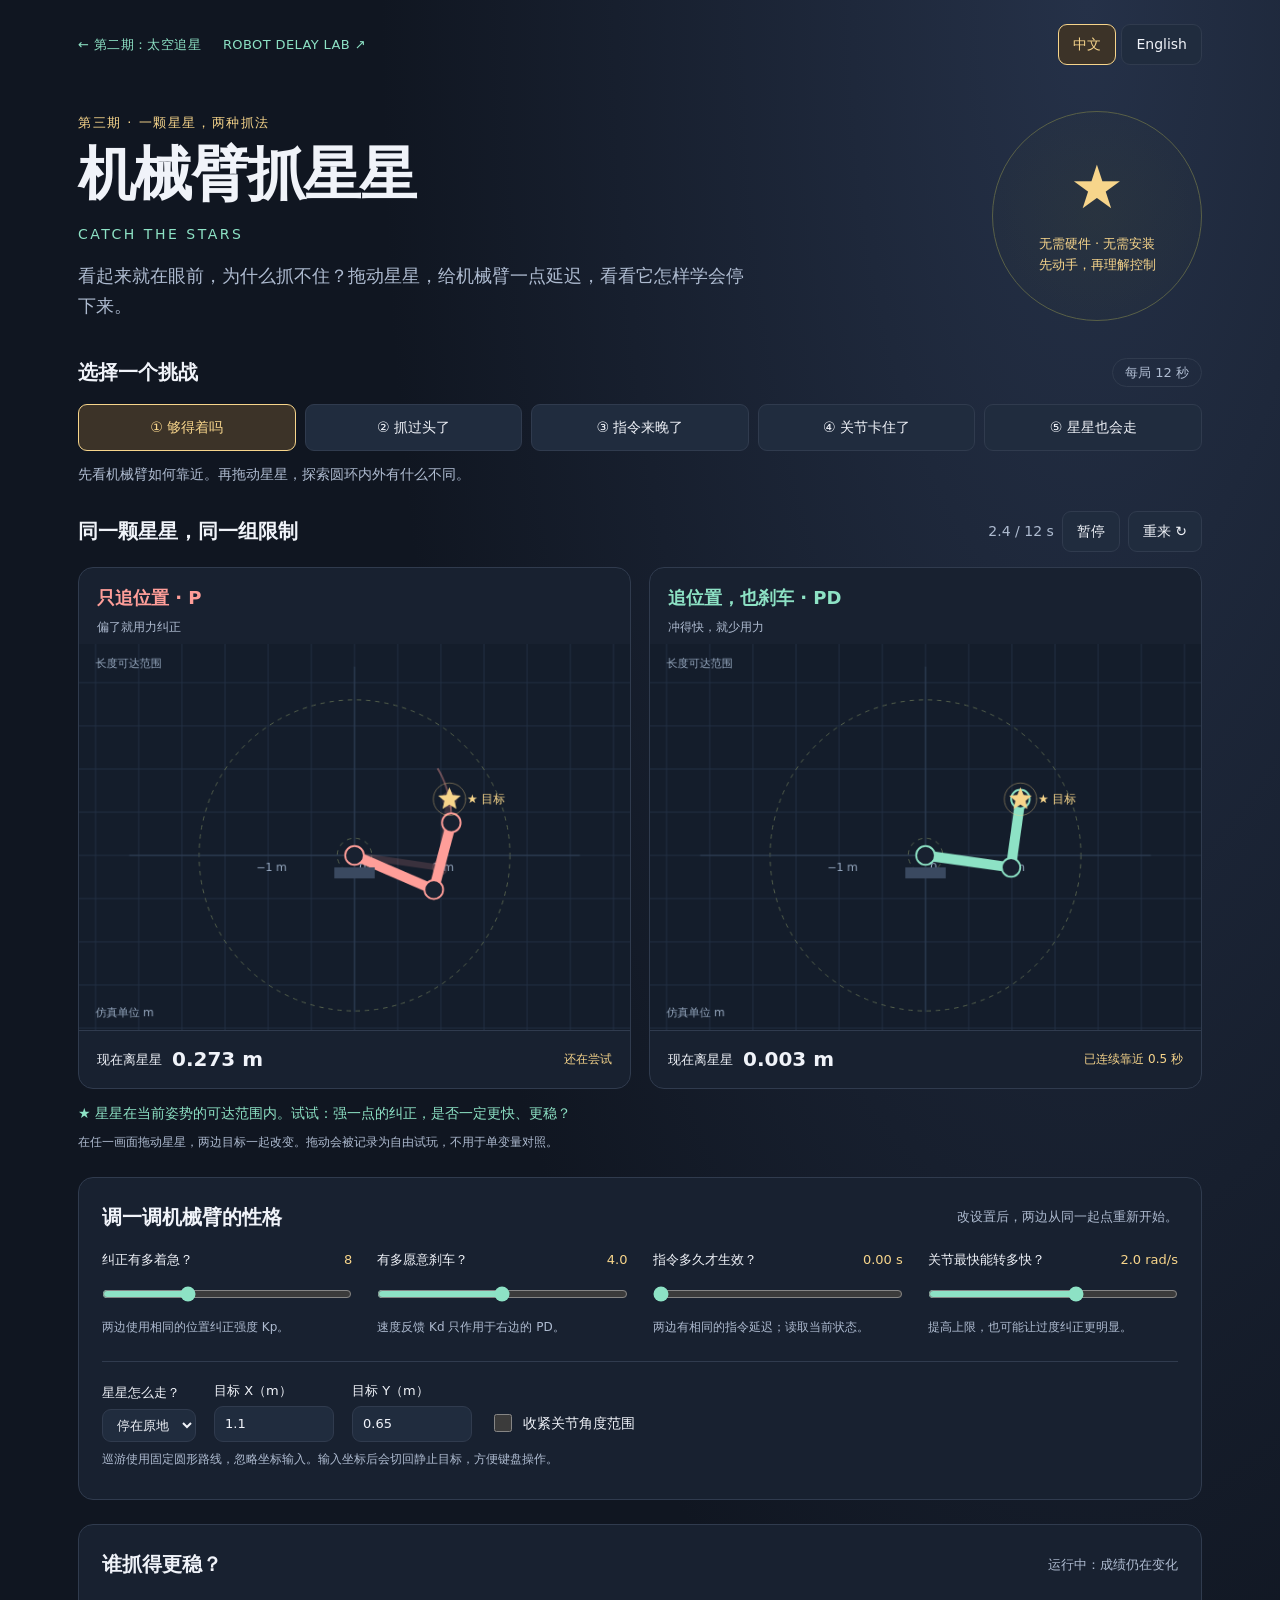
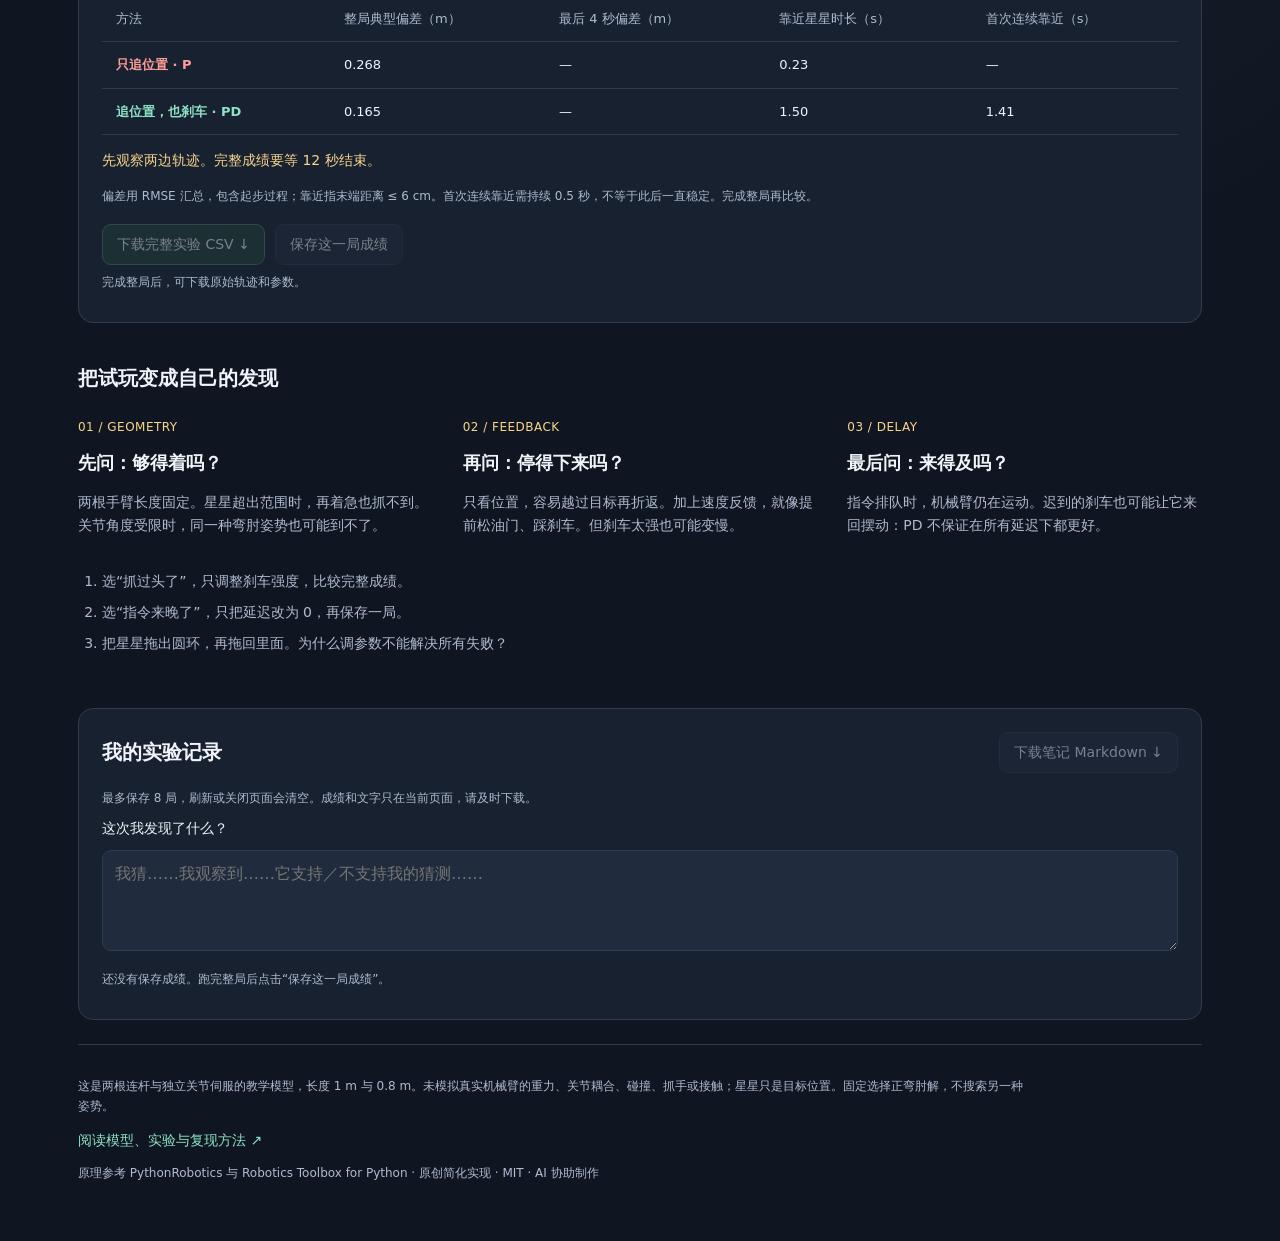
==== docs/arm/index.html @ 578256e2 "Add bilingual Catch the Stars browser playground" ====
<!doctype html>
<html lang="zh-CN">
<head>
  <meta charset="utf-8"><meta name="viewport" content="width=device-width,initial-scale=1">
  <meta name="description" content="Catch the Stars: a bilingual, hardware-free robot arm playground. Explore feedback, damping, delay and joint limits in your browser.">
  <title>机械臂抓星星 · Catch the Stars</title><link rel="stylesheet" href="style.css">
  <script src="engine.js" defer></script><script src="app.js" defer></script>
</head>
<body><main>
  <nav><a href="../" data-t="previous">← 太空追星</a><a href="https://github.com/flessnerchernosky-ops/robot-delay-lab">ROBOT DELAY LAB ↗</a><div class="languages" aria-label="Language"><button id="zh" aria-pressed="true">中文</button><button id="en" aria-pressed="false">English</button></div></nav>
  <header><div><p class="eyebrow" data-t="eyebrow">第三期 · 一颗星星，两种抓法</p><h1 data-t="title">机械臂抓星星</h1><p class="subtitle">CATCH THE STARS</p><p class="intro" data-t="intro">看起来就在眼前，为什么抓不住？拖动星星，给机械臂一点延迟，看看它怎样学会停下来。</p></div><div class="hero-note"><span>★</span><p data-t="hero">无需硬件 · 无需安装<br>先动手，再理解控制</p></div></header>
  <section class="missions" aria-labelledby="mission-title"><div class="section-head"><h2 id="mission-title" data-t="choose">选择一个挑战</h2><span class="pill" data-t="duration">每局 12 秒</span></div><div class="presets"><button data-preset="reach" aria-pressed="true">① 够得着吗</button><button data-preset="overshoot" aria-pressed="false">② 抓过头了</button><button data-preset="delay" aria-pressed="false">③ 指令来晚了</button><button data-preset="limits" aria-pressed="false">④ 关节卡住了</button><button data-preset="orbit" aria-pressed="false">⑤ 星星也会走</button></div><p id="mission-copy"></p></section>
  <section class="playground" aria-labelledby="play-title"><div class="section-head"><h2 id="play-title" data-t="arena">同一颗星星，同一组限制</h2><div class="run-actions"><span id="timer">0.0 / 12 s</span><button id="pause" data-t="pause">暂停</button><button id="restart" data-t="restart">重来 ↻</button></div></div>
    <div class="arm-grid"><article class="arm-card coral"><div class="card-head"><h3 data-t="p-name">只追位置 · P</h3><span class="method-tag" data-t="p-tag">偏了就用力纠正</span></div><canvas id="arm-p" width="600" height="420" tabindex="0" role="img" aria-label="位置控制机械臂。拖动星星，或使用下方目标坐标输入。"></canvas><div class="card-foot"><span data-t="error">现在离星星</span><strong id="error-p">—</strong><span id="catch-p" class="catch-state"></span></div></article>
    <article class="arm-card mint"><div class="card-head"><h3 data-t="pd-name">追位置，也刹车 · PD</h3><span class="method-tag" data-t="pd-tag">冲得快，就少用力</span></div><canvas id="arm-pd" width="600" height="420" tabindex="0" role="img" aria-label="位置与速度反馈机械臂。拖动星星，或使用下方目标坐标输入。"></canvas><div class="card-foot"><span data-t="error">现在离星星</span><strong id="error-pd">—</strong><span id="catch-pd" class="catch-state"></span></div></article></div>
    <p id="reach-state" class="reach-state" aria-live="polite"></p><p class="hint" data-t="drag-hint">在任一画面拖动星星，两边目标一起改变。拖动会被记录为自由试玩，不用于单变量对照。</p>
  </section>
  <section class="settings" aria-labelledby="settings-title"><div class="section-head"><h2 id="settings-title" data-t="settings">调一调机械臂的性格</h2><span data-t="reset-note">改设置后，两边从同一起点重新开始。</span></div><div class="slider-grid">
    <div><label for="kp"><span data-t="kp">纠正有多着急？</span><output id="kp-value">8</output></label><input id="kp" type="range" min="2" max="20" step="1" value="8"><p class="hint" data-t="kp-hint">两边使用相同的位置纠正强度 Kp。</p></div>
    <div><label for="kd"><span data-t="kd">有多愿意刹车？</span><output id="kd-value">4.0</output></label><input id="kd" type="range" min="0" max="8" step="0.5" value="4"><p class="hint" data-t="kd-hint">速度反馈 Kd 只作用于右边的 PD。</p></div>
    <div><label for="delay"><span data-t="command-delay">指令多久才生效？</span><output id="delay-value">0.00 s</output></label><input id="delay" type="range" min="0" max="0.6" step="0.05" value="0"><p class="hint" data-t="delay-hint">两边有相同的指令延迟；读取当前状态。</p></div>
    <div><label for="speed"><span data-t="speed">关节最快能转多快？</span><output id="speed-value">2.0 rad/s</output></label><input id="speed" type="range" min="0.5" max="3" step="0.25" value="2"><p class="hint" data-t="speed-hint">提高上限，也可能让过度纠正更明显。</p></div>
  </div><div class="target-settings"><label for="motion"><span data-t="motion">星星怎么走？</span><select id="motion"><option value="fixed" data-t="fixed">停在原地</option><option value="orbit" data-t="orbit-option">缓慢巡游</option><option value="drag" data-t="drag-option">由我拖动</option></select></label><label for="target-x"><span data-t="target-x">目标 X（m）</span><input id="target-x" type="number" min="-2" max="2" step="0.05" value="1.1"></label><label for="target-y"><span data-t="target-y">目标 Y（m）</span><input id="target-y" type="number" min="-2" max="2" step="0.05" value="0.65"></label><label class="check"><input id="limited" type="checkbox"><span data-t="limited">收紧关节角度范围</span></label></div><p class="hint" data-t="target-hint">巡游使用固定圆形路线，忽略坐标输入。输入坐标后会切回静止目标，方便键盘操作。</p></section>
  <section class="results" aria-labelledby="results-title"><div class="section-head"><h2 id="results-title" data-t="results">谁抓得更稳？</h2><span id="run-state" aria-live="polite"></span></div><div class="table-scroll"><table><thead><tr><th data-t="method">方法</th><th data-t="rmse">整局典型偏差（m）</th><th data-t="late">最后 4 秒偏差（m）</th><th data-t="near">靠近星星时长（s）</th><th data-t="catch">首次连续靠近（s）</th></tr></thead><tbody id="result-rows"></tbody></table></div><p id="observation" aria-live="polite"></p><p class="hint" data-t="metric-note">偏差用 RMSE 汇总，包含起步过程；靠近指末端距离 ≤ 6 cm。首次连续靠近需持续 0.5 秒，不等于此后一直稳定。完成整局再比较。</p><div class="export-actions"><button id="export" class="primary" disabled data-t="export">下载完整实验 CSV ↓</button><button id="save" disabled data-t="save">保存这一局成绩</button></div><p id="download-state" class="hint" aria-live="polite"></p></section>
  <section class="learn" aria-labelledby="learn-title"><h2 id="learn-title" data-t="learn">把试玩变成自己的发现</h2><div class="learn-grid"><article><span>01 / GEOMETRY</span><h3 data-t="geometry-title">先问：够得着吗？</h3><p data-t="geometry-copy">两根手臂长度固定。星星超出范围时，再着急也抓不到。关节角度受限时，同一种弯肘姿势也可能到不了。</p></article><article><span>02 / FEEDBACK</span><h3 data-t="feedback-title">再问：停得下来吗？</h3><p data-t="feedback-copy">只看位置，容易越过目标再折返。加上速度反馈，就像提前松油门、踩刹车。但刹车太强也可能变慢。</p></article><article><span>03 / DELAY</span><h3 data-t="delay-title">最后问：来得及吗？</h3><p data-t="delay-copy">指令排队时，机械臂仍在运动。迟到的刹车也可能让它来回摆动：PD 不保证在所有延迟下都更好。</p></article></div><ol><li data-t="challenge1">选“抓过头了”，只调整刹车强度，比较完整成绩。</li><li data-t="challenge2">选“指令来晚了”，只把延迟改为 0，再保存一局。</li><li data-t="challenge3">把星星拖出圆环，再拖回里面。为什么调参数不能解决所有失败？</li></ol></section>
  <section class="notebook" aria-labelledby="notebook-title"><div class="section-head"><h2 id="notebook-title" data-t="notebook">我的实验记录</h2><button id="notes-export" disabled data-t="notes-export">下载笔记 Markdown ↓</button></div><p class="hint" data-t="notes-hint">最多保存 8 局，刷新或关闭页面会清空。成绩和文字只在当前页面，请及时下载。</p><label for="finding" data-t="finding">这次我发现了什么？</label><textarea id="finding" rows="3" maxlength="1000" placeholder="我猜……我观察到……它支持／不支持我的猜测……"></textarea><div id="saved-runs"></div><div id="compare-box" hidden><div class="compare-controls"><label for="base"><span data-t="base">原设置</span><select id="base"></select></label><label for="new"><span data-t="new">新设置</span><select id="new"></select></label></div><p id="comparison" aria-live="polite"></p></div><p id="notebook-state" class="hint" aria-live="polite"></p></section>
  <footer><p data-t="limits-copy">这是两根连杆与独立关节伺服的教学模型，长度 1 m 与 0.8 m。未模拟真实机械臂的重力、关节耦合、碰撞、抓手或接触；星星只是目标位置。固定选择正弯肘解，不搜索另一种姿势。</p><a id="guide" href="../../EPISODE_03.zh-CN.md" data-t="guide">阅读模型、实验与复现方法 ↗</a><p data-t="credits">原理参考 PythonRobotics 与 Robotics Toolbox for Python · 原创简化实现 · MIT · AI 协助制作</p></footer>
</main></body></html>
---- docs/arm/style.css ----
:root{color-scheme:dark;--bg:#101621;--panel:#182130;--line:#303b4e;--text:#f0f3f9;--muted:#aebbd0;--gold:#f7d58b;--coral:#ff9e99;--mint:#8de2c5}*{box-sizing:border-box}body{margin:0;background:radial-gradient(ellipse at 85% 0,#253148 0,transparent 46%),var(--bg);color:var(--text);font:16px/1.65 system-ui,-apple-system,"Segoe UI","Microsoft YaHei",sans-serif}main{max-width:1180px;margin:auto;padding:24px 28px 45px}a{color:var(--mint);text-decoration:none}a:hover{text-decoration:underline}nav{display:flex;align-items:center;gap:22px;flex-wrap:wrap;font-size:13px;letter-spacing:.03em}.languages{margin-left:auto;display:flex;gap:5px}button,select,input[type=number],textarea{font:inherit;color:var(--text);border:1px solid var(--line);background:#202c3e;border-radius:9px}button{cursor:pointer;padding:8px 14px;font-size:14px}button:hover{border-color:var(--mint);background:#2a394e}button:disabled{opacity:.45;cursor:not-allowed}button[aria-pressed=true]{border-color:var(--gold);color:var(--gold);background:#3c3328}a:focus-visible,button:focus-visible,input:focus-visible,select:focus-visible,textarea:focus-visible,canvas:focus-visible{outline:3px solid var(--gold);outline-offset:3px}header{display:flex;justify-content:space-between;align-items:center;padding:46px 0 35px;gap:35px}.eyebrow{color:var(--gold);font-size:13px;letter-spacing:.12em;margin:0 0 8px}h1{font-size:clamp(36px,4.8vw,58px);line-height:1.16;margin:0;letter-spacing:-.03em}.subtitle{color:var(--mint);letter-spacing:.18em;font-size:14px;margin:15px 0}.intro{max-width:670px;color:var(--muted);font-size:18px;margin:0}.hero-note{flex:0 0 210px;text-align:center;border:1px solid #596047;border-radius:50%;width:210px;height:210px;display:flex;flex-direction:column;justify-content:center;background:radial-gradient(circle,#39423444,transparent);color:var(--gold)}.hero-note span{font-size:60px;line-height:1}.hero-note p{white-space:pre-line;font-size:13px;margin:16px 0 0}section{margin-bottom:24px}h2{font-size:20px;margin:0}h3{font-size:18px;margin:0}.section-head{display:flex;align-items:center;justify-content:space-between;gap:15px;margin-bottom:15px;flex-wrap:wrap}.section-head>span{color:var(--muted);font-size:13px}.pill{border:1px solid var(--line);border-radius:20px;padding:3px 12px}.presets{display:flex;gap:9px;flex-wrap:wrap}.presets button{flex:1;min-width:145px;padding:11px 8px}#mission-copy{color:var(--muted);margin:12px 0 0;font-size:14px;min-height:24px}.arm-grid{display:grid;grid-template-columns:1fr 1fr;gap:18px}.arm-card{background:var(--panel);border:1px solid var(--line);border-radius:15px;overflow:hidden}.card-head{padding:15px 18px 5px}.coral h3{color:var(--coral)}.mint h3{color:var(--mint)}.method-tag{color:var(--muted);font-size:12px}.arm-card canvas{display:block;width:100%;height:auto;touch-action:none;cursor:crosshair}.card-foot{display:flex;align-items:center;flex-wrap:wrap;gap:10px;padding:12px 18px;border-top:1px solid var(--line);font-size:13px}.card-foot strong{font-size:20px;font-variant-numeric:tabular-nums}.catch-state{margin-left:auto;color:var(--gold);font-size:12px}.run-actions{display:flex;gap:8px;align-items:center;flex-wrap:wrap}#timer{font-variant-numeric:tabular-nums;color:var(--muted);font-size:14px}.reach-state{font-size:14px;color:var(--mint);margin:13px 0 3px}.reach-state.warning{color:var(--gold)}.hint{font-size:12px;color:var(--muted);margin:7px 0;line-height:1.7}.settings,.results,.notebook{padding:23px;background:var(--panel);border:1px solid var(--line);border-radius:15px}.slider-grid{display:grid;grid-template-columns:repeat(4,1fr);gap:25px}.slider-grid label{display:flex;justify-content:space-between;gap:7px;font-size:13px}.slider-grid output{color:var(--gold);white-space:nowrap;font-variant-numeric:tabular-nums}input[type=range]{width:100%;margin:16px 0 0;accent-color:var(--mint);cursor:pointer}.target-settings{display:flex;gap:18px;align-items:end;flex-wrap:wrap;border-top:1px solid var(--line);padding-top:18px;margin-top:16px}.target-settings>label:not(.check){display:flex;flex-direction:column;gap:5px;font-size:13px}.target-settings input[type=number]{width:120px;padding:6px 10px}select{padding:7px 10px;max-width:100%}.check{font-size:14px;display:flex;align-items:center;gap:8px;min-height:37px}input[type=checkbox]{width:18px;height:18px;accent-color:var(--mint)}.table-scroll{overflow:auto}table{border-collapse:collapse;width:100%;font-size:13px;font-variant-numeric:tabular-nums;white-space:nowrap}th,td{padding:12px 14px;border-bottom:1px solid var(--line);text-align:left}th{color:var(--muted);font-weight:500}td:first-child{font-weight:600}tr:first-child td:first-child{color:var(--coral)}tr:nth-child(2) td:first-child{color:var(--mint)}#observation{color:var(--gold);font-size:14px}.export-actions{display:flex;gap:10px;flex-wrap:wrap;margin-top:17px}.primary{background:#23443b;border-color:#477b6b}.learn{padding:15px 0}.learn-grid{display:grid;grid-template-columns:repeat(3,1fr);gap:30px;margin:18px 0}.learn article>span{font-size:12px;color:var(--gold);letter-spacing:.04em}.learn article p{color:var(--muted);font-size:14px}.learn h3{margin:8px 0}.learn ol{padding-left:24px;color:var(--muted);font-size:14px}.learn li{margin:8px 0}.notebook>label{font-size:14px}textarea{display:block;width:100%;padding:10px 12px;margin:8px 0 18px;resize:vertical}.saved{border-top:1px solid var(--line);padding:13px 0;font-size:13px}.saved p{white-space:pre-wrap;overflow-wrap:anywhere;color:var(--muted);margin:5px 0}.compare-controls{display:flex;gap:18px;flex-wrap:wrap;margin-top:18px}.compare-controls label{display:flex;align-items:center;gap:10px;font-size:14px}#comparison{font-size:14px;color:var(--gold)}footer{border-top:1px solid var(--line);padding-top:20px;color:var(--muted);font-size:12px}footer a{font-size:14px}footer p{max-width:950px}#download-state,#notebook-state{min-height:20px}*[hidden]{display:none!important}@media(max-width:850px){.hero-note{display:none}.slider-grid{grid-template-columns:repeat(2,1fr)}.method-tag{display:block}.learn-grid{gap:18px}}@media(max-width:580px){main{padding:18px 15px 30px}nav{gap:10px;font-size:11px}.languages{margin-left:0}.languages button{padding:5px 9px;font-size:12px}header{padding:30px 0 26px}.intro{font-size:16px}.arm-grid{grid-template-columns:1fr;gap:13px}.presets button{min-width:130px;font-size:12px}.settings,.results,.notebook{padding:17px}.slider-grid{gap:18px 15px}.slider-grid label{flex-direction:column;gap:1px}.learn-grid{grid-template-columns:1fr;gap:8px}.learn article p{margin-top:7px}.target-settings{gap:14px}.target-settings input[type=number]{width:95px}.section-head{gap:9px}.run-actions button{font-size:12px;padding:6px 10px}.card-head{padding:12px 16px 0}.card-foot{padding:10px 16px}.table-scroll table{font-size:12px}.export-actions button{flex:1}.hero-note{display:none}}
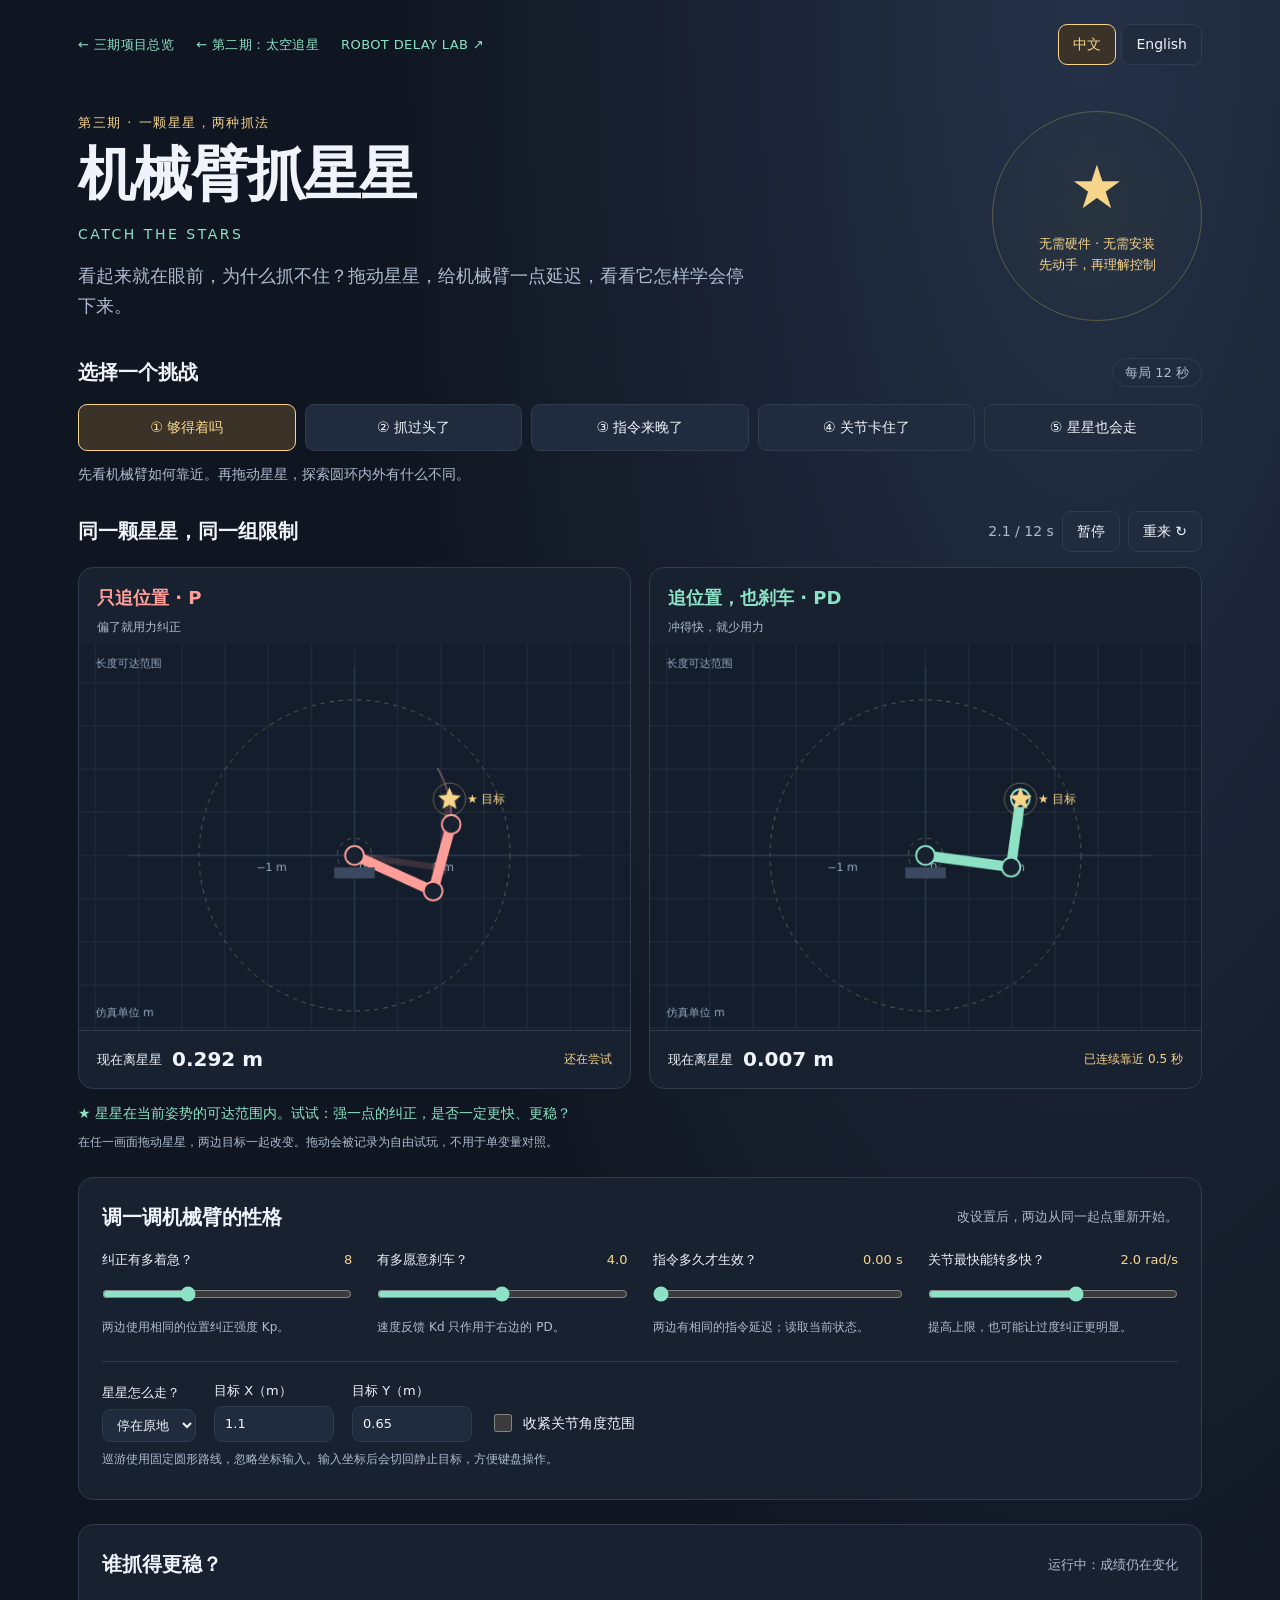
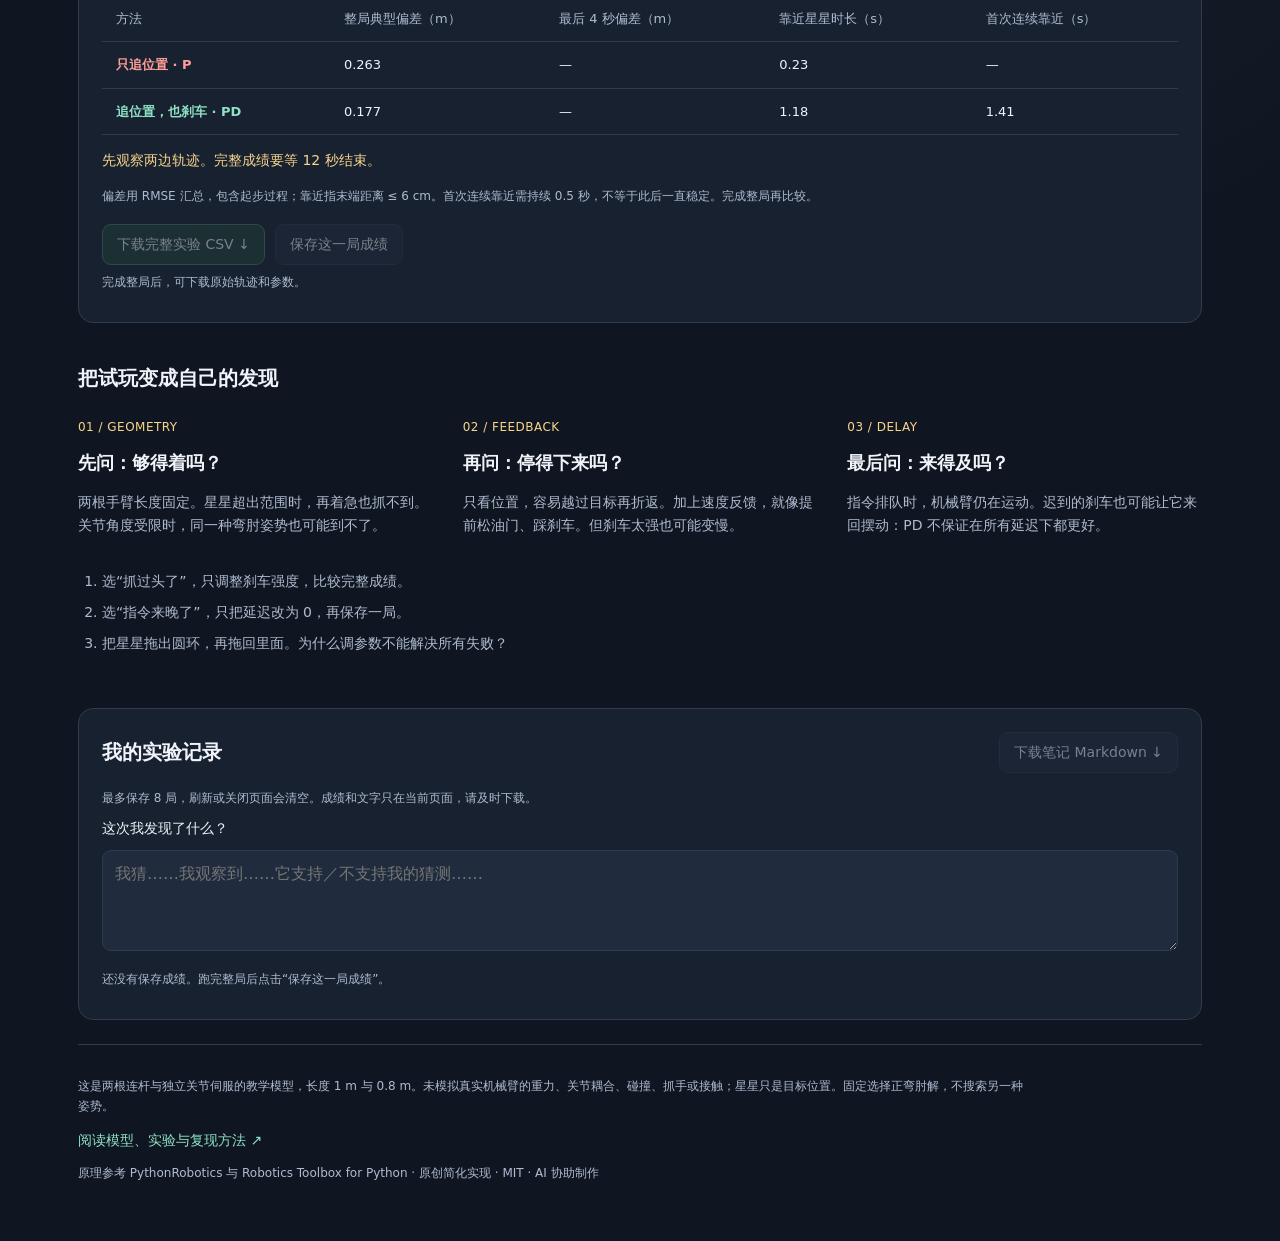
==== commit df98c569: "Connect the bilingual arm demo to the showcase" ====
--- a/docs/arm/index.html
+++ b/docs/arm/index.html
@@ -4,10 +4,14 @@
   <meta charset="utf-8"><meta name="viewport" content="width=device-width,initial-scale=1">
   <meta name="description" content="Catch the Stars: a bilingual, hardware-free robot arm playground. Explore feedback, damping, delay and joint limits in your browser.">
   <title>机械臂抓星星 · Catch the Stars</title><link rel="stylesheet" href="style.css">
+  <meta property="og:title" content="Catch the Stars · Robot Delay Lab">
+  <meta property="og:description" content="It looks close. Why can’t the arm catch it? Explore feedback, delay and reachability in a bilingual browser playground.">
+  <meta property="og:image" content="https://flessnerchernosky-ops.github.io/robot-delay-lab/media/social-preview.png">
+  <meta name="twitter:card" content="summary_large_image">
   <script src="engine.js" defer></script><script src="app.js" defer></script>
 </head>
 <body><main>
-  <nav><a href="../" data-t="previous">← 太空追星</a><a href="https://github.com/flessnerchernosky-ops/robot-delay-lab">ROBOT DELAY LAB ↗</a><div class="languages" aria-label="Language"><button id="zh" aria-pressed="true">中文</button><button id="en" aria-pressed="false">English</button></div></nav>
+  <nav><a id="all-episodes" href="../showcase.html" data-t="all-episodes">← 三期项目总览</a><a href="../" data-t="previous">← 太空追星</a><a href="https://github.com/flessnerchernosky-ops/robot-delay-lab">ROBOT DELAY LAB ↗</a><div class="languages" aria-label="Language"><button id="zh" aria-pressed="true">中文</button><button id="en" aria-pressed="false">English</button></div></nav>
   <header><div><p class="eyebrow" data-t="eyebrow">第三期 · 一颗星星，两种抓法</p><h1 data-t="title">机械臂抓星星</h1><p class="subtitle">CATCH THE STARS</p><p class="intro" data-t="intro">看起来就在眼前，为什么抓不住？拖动星星，给机械臂一点延迟，看看它怎样学会停下来。</p></div><div class="hero-note"><span>★</span><p data-t="hero">无需硬件 · 无需安装<br>先动手，再理解控制</p></div></header>
   <section class="missions" aria-labelledby="mission-title"><div class="section-head"><h2 id="mission-title" data-t="choose">选择一个挑战</h2><span class="pill" data-t="duration">每局 12 秒</span></div><div class="presets"><button data-preset="reach" aria-pressed="true">① 够得着吗</button><button data-preset="overshoot" aria-pressed="false">② 抓过头了</button><button data-preset="delay" aria-pressed="false">③ 指令来晚了</button><button data-preset="limits" aria-pressed="false">④ 关节卡住了</button><button data-preset="orbit" aria-pressed="false">⑤ 星星也会走</button></div><p id="mission-copy"></p></section>
   <section class="playground" aria-labelledby="play-title"><div class="section-head"><h2 id="play-title" data-t="arena">同一颗星星，同一组限制</h2><div class="run-actions"><span id="timer">0.0 / 12 s</span><button id="pause" data-t="pause">暂停</button><button id="restart" data-t="restart">重来 ↻</button></div></div>
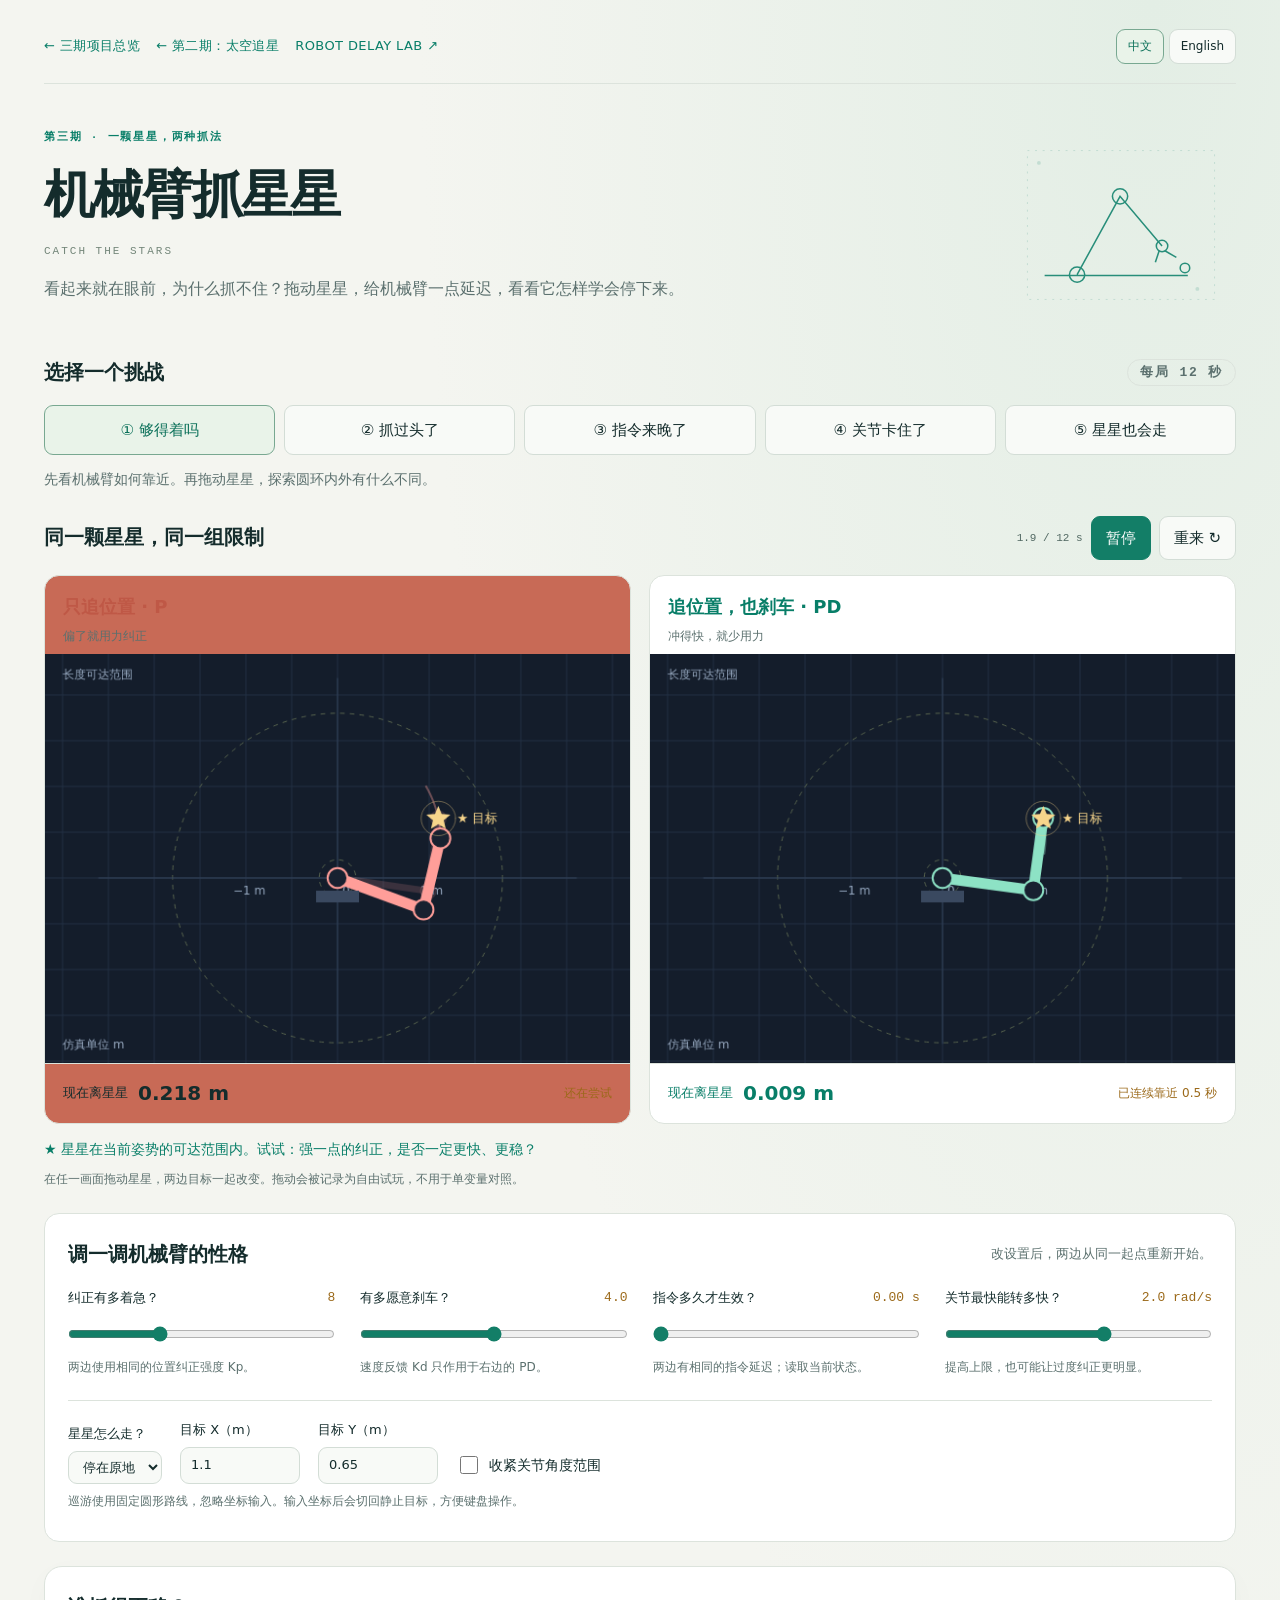
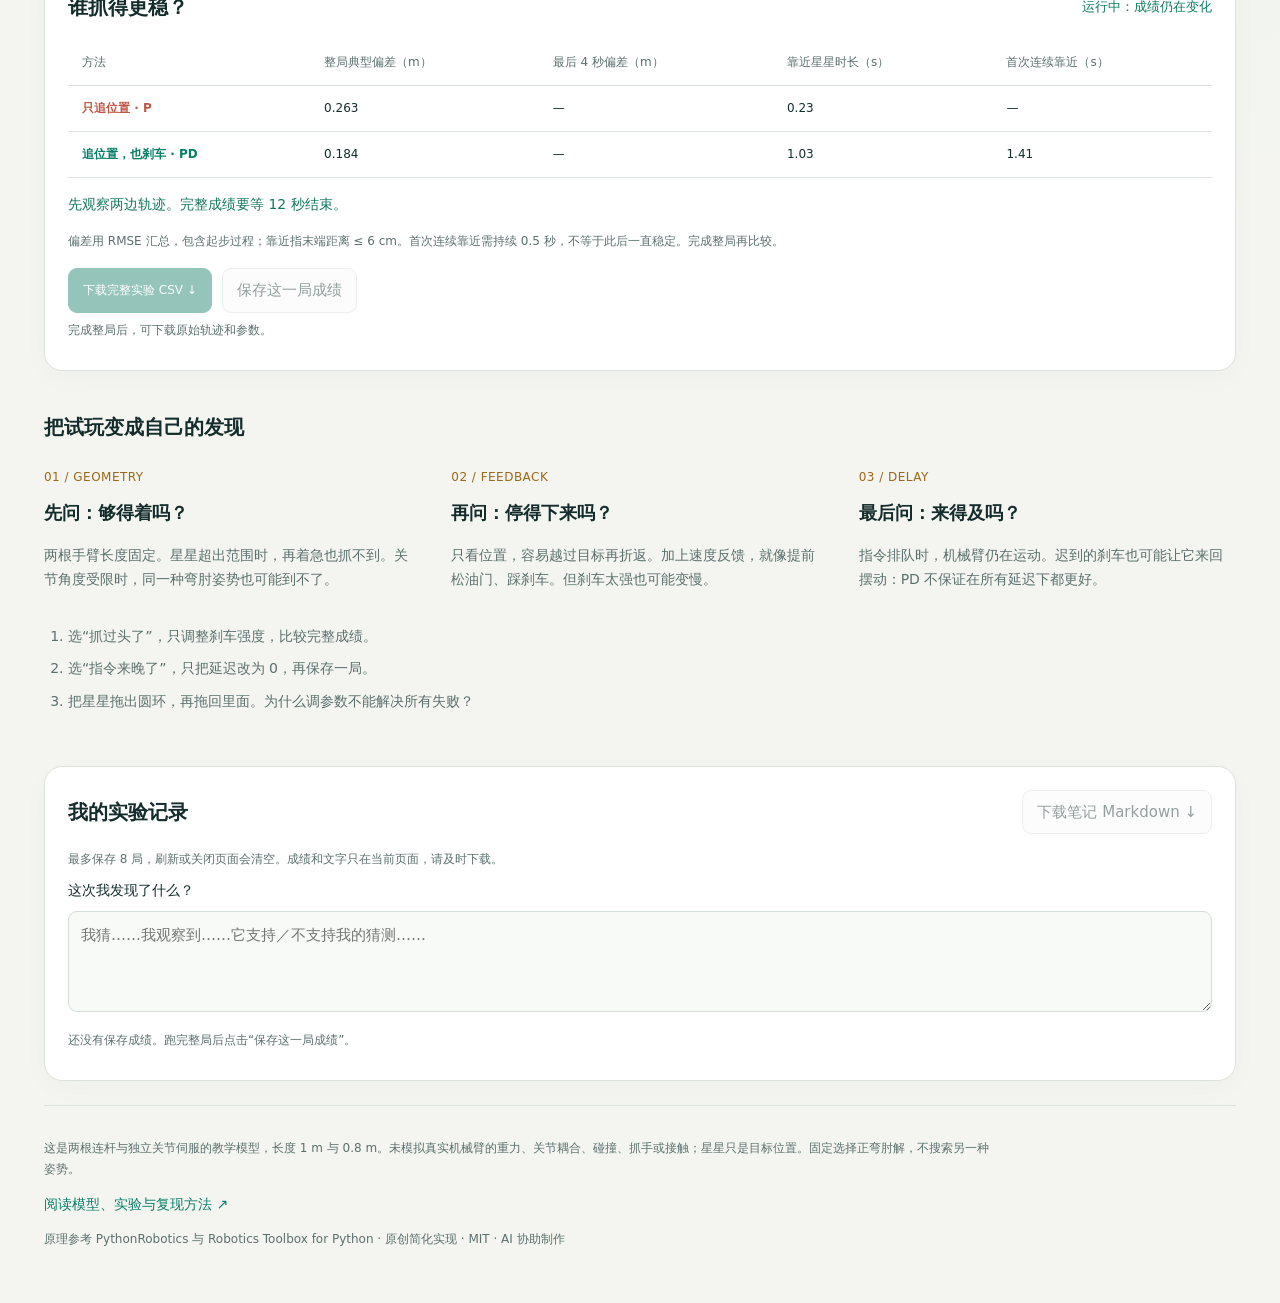
==== commit d0e9f0c7: "Refresh the robot arm experiment studio" ====
--- a/docs/arm/index.html
+++ b/docs/arm/index.html
@@ -3,7 +3,7 @@
 <head>
   <meta charset="utf-8"><meta name="viewport" content="width=device-width,initial-scale=1">
   <meta name="description" content="Catch the Stars: a bilingual, hardware-free robot arm playground. Explore feedback, damping, delay and joint limits in your browser.">
-  <title>机械臂抓星星 · Catch the Stars</title><link rel="stylesheet" href="style.css">
+  <title>机械臂抓星星 · Catch the Stars</title><link rel="stylesheet" href="style.css"><link rel="stylesheet" href="../studio.css">
   <meta property="og:title" content="Catch the Stars · Robot Delay Lab">
   <meta property="og:description" content="It looks close. Why can’t the arm catch it? Explore feedback, delay and reachability in a bilingual browser playground.">
   <meta property="og:image" content="https://flessnerchernosky-ops.github.io/robot-delay-lab/media/social-preview.png">
@@ -12,7 +12,7 @@
 </head>
 <body><main>
   <nav><a id="all-episodes" href="../showcase.html" data-t="all-episodes">← 三期项目总览</a><a href="../" data-t="previous">← 太空追星</a><a href="https://github.com/flessnerchernosky-ops/robot-delay-lab">ROBOT DELAY LAB ↗</a><div class="languages" aria-label="Language"><button id="zh" aria-pressed="true">中文</button><button id="en" aria-pressed="false">English</button></div></nav>
-  <header><div><p class="eyebrow" data-t="eyebrow">第三期 · 一颗星星，两种抓法</p><h1 data-t="title">机械臂抓星星</h1><p class="subtitle">CATCH THE STARS</p><p class="intro" data-t="intro">看起来就在眼前，为什么抓不住？拖动星星，给机械臂一点延迟，看看它怎样学会停下来。</p></div><div class="hero-note"><span>★</span><p data-t="hero">无需硬件 · 无需安装<br>先动手，再理解控制</p></div></header>
+  <header class="studio-hero"><div><div><p class="eyebrow" data-t="eyebrow">第三期 · 一颗星星，两种抓法</p><h1 data-t="title">机械臂抓星星</h1><p class="subtitle">CATCH THE STARS</p><p class="intro" data-t="intro">看起来就在眼前，为什么抓不住？拖动星星，给机械臂一点延迟，看看它怎样学会停下来。</p></div><div class="hero-note"><span>★</span><p data-t="hero">无需硬件 · 无需安装<br>先动手，再理解控制</p></div></div><svg class="studio-art" viewBox="0 0 220 180" aria-hidden="true"><g fill="none" stroke="currentColor" stroke-width="1.6"><path d="M30 143h150M64 142l45-82 44 52"/><circle cx="64" cy="142" r="8"/><circle cx="109" cy="60" r="8"/><circle cx="153" cy="112" r="6"/><path d="M156 117l12 7M150 117l-4 12"/><circle cx="177" cy="135" r="5"/></g><g fill="currentColor" opacity=".18"><circle cx="190" cy="157" r="2"/><circle cx="24" cy="25" r="2"/><path d="M12 12h196v156H12Z" fill="none" stroke="currentColor" stroke-dasharray="2 6"/></g></svg></header>
   <section class="missions" aria-labelledby="mission-title"><div class="section-head"><h2 id="mission-title" data-t="choose">选择一个挑战</h2><span class="pill" data-t="duration">每局 12 秒</span></div><div class="presets"><button data-preset="reach" aria-pressed="true">① 够得着吗</button><button data-preset="overshoot" aria-pressed="false">② 抓过头了</button><button data-preset="delay" aria-pressed="false">③ 指令来晚了</button><button data-preset="limits" aria-pressed="false">④ 关节卡住了</button><button data-preset="orbit" aria-pressed="false">⑤ 星星也会走</button></div><p id="mission-copy"></p></section>
   <section class="playground" aria-labelledby="play-title"><div class="section-head"><h2 id="play-title" data-t="arena">同一颗星星，同一组限制</h2><div class="run-actions"><span id="timer">0.0 / 12 s</span><button id="pause" data-t="pause">暂停</button><button id="restart" data-t="restart">重来 ↻</button></div></div>
     <div class="arm-grid"><article class="arm-card coral"><div class="card-head"><h3 data-t="p-name">只追位置 · P</h3><span class="method-tag" data-t="p-tag">偏了就用力纠正</span></div><canvas id="arm-p" width="600" height="420" tabindex="0" role="img" aria-label="位置控制机械臂。拖动星星，或使用下方目标坐标输入。"></canvas><div class="card-foot"><span data-t="error">现在离星星</span><strong id="error-p">—</strong><span id="catch-p" class="catch-state"></span></div></article>
--- a/docs/studio.css
+++ b/docs/studio.css
@@ -0,0 +1,11 @@
+/* Shared experiment studio: local assets, no external fonts or trackers. */
+:root{color-scheme:light;--bg:#f4f5f0;--panel:#fff;--line:#dce3dc;--border:#dce3dc;--text:#142c2c;--muted:#5b706e;--mint:#087e68;--cyan:#087e68;--gold:#9b6919;--coral:#bf5846;--violet:#6b59b7;--studio-accent:#087e68}
+html{scroll-behavior:smooth;scroll-padding-top:24px}body{background:radial-gradient(ellipse at 90% 0,#e3eee5 0,transparent 45%),var(--bg);color:var(--text);font:15px/1.75 system-ui,-apple-system,"Segoe UI","Microsoft YaHei",sans-serif;overflow-wrap:break-word}main{max-width:1360px;padding:28px 44px 40px;margin:auto}a{color:var(--studio-accent);text-underline-offset:5px}nav{min-height:56px;align-items:center;gap:16px;border-bottom:1px solid var(--line);padding-bottom:18px;letter-spacing:.4px}nav>div{display:flex;align-items:center;gap:14px;flex-wrap:wrap}.studio-brand{display:inline-flex;align-items:center;gap:12px;color:var(--text);font-size:11px;font-weight:750;letter-spacing:2px;text-decoration:none;white-space:nowrap}.studio-mark{width:30px;height:30px;display:block}.studio-brand small{font-size:9px;color:var(--muted);letter-spacing:1px}.eyebrow,.pill,.step,.number{color:var(--studio-accent);font:600 11px/1.5 ui-monospace,Consolas,monospace;letter-spacing:1.8px}.studio-hero{display:grid;grid-template-columns:minmax(0,1fr) 220px;align-items:center;gap:40px;padding:45px 0 34px}.studio-hero h1{max-width:900px;font-size:clamp(32px,4vw,58px);line-height:1.2;letter-spacing:-1.8px;margin:14px 0 20px;font-weight:750}.studio-hero p{max-width:780px;color:var(--muted);font-size:16px;margin-bottom:18px}.studio-hero .eyebrow{font-size:11px;color:var(--studio-accent)}.studio-art{width:210px;height:180px;color:var(--studio-accent);opacity:.85}.studio-tags{display:flex;flex-wrap:wrap;gap:7px}.studio-tags span,.tags span{border:1px solid #cbdcd0;background:#eef5ed;color:#41645a;padding:5px 10px;border-radius:5px;font-size:11px;letter-spacing:.4px}.studio-section{display:flex;align-items:center;justify-content:space-between;gap:16px;border-top:1px solid var(--line);padding:18px 0 12px;color:var(--muted);font:11px/1.5 ui-monospace,Consolas,monospace;letter-spacing:1.5px}.studio-section strong{color:var(--text);font-weight:600}.grid,.lab,.workspace{gap:20px;margin-top:0}.grid{grid-template-columns:minmax(0,1fr) 300px}.panel,.flight-panel,.controls,.chart-panel,.experiment,aside,.results,.scenarios,.challenge,.notebook,.delay-story,.card{border-color:var(--line);background:var(--panel);border-radius:18px;box-shadow:0 8px 30px #173b2e06}.panel{padding:23px}.controls,aside{padding:24px}.controls>h2,aside>h2{font-size:16px}.controls label,aside label{font-size:12px;font-weight:550;color:#435e58}.controls label{margin-bottom:19px}.controls p,.controls>p,.hint,.small,.metric-note{color:var(--muted)}button,select,input:not([type=range]):not([type=checkbox]),textarea{border:1px solid #d3ddd6;border-radius:9px;background:#f8faf7;color:var(--text);font:inherit;box-shadow:none}button{transition:background .15s,border-color .15s,transform .15s;min-height:38px}button:hover:not(:disabled){background:#edf4ec;border-color:#92b3a2}button:active:not(:disabled){transform:translateY(1px)}button:disabled{opacity:.45;cursor:default}button:focus-visible,input:focus-visible,select:focus-visible,textarea:focus-visible,a:focus-visible,summary:focus-visible{outline:3px solid #269577;outline-offset:4px}.primary,button.primary,#pause,#play{background:#137e67;color:#fff;border-color:#137e67;border-radius:9px}.primary:hover,#pause:hover,#play:hover{background:#0b6654;color:#fff}button[aria-pressed=true],button.selected{background:#e9f3e9;border-color:#78a891;color:#0b7059}.language-switch button,.languages button,#lang{font-size:12px;padding:6px 11px;min-height:34px}.controls select,.controls input{background:#f8faf7;padding:10px 11px}input[type=range]{accent-color:#137e67}output{color:#087e68;font-family:ui-monospace,Consolas,monospace}.status,#run-state{color:#0c7c63}.legend{font-size:11px;letter-spacing:.3px;gap:12px;align-items:center}.orange{color:#8c5b12}.mint{color:#087e68}.time,#timer{color:#526963;font:11px ui-monospace,Consolas,monospace}.metrics{gap:12px}.metric{background:#f5f7f0;border:1px solid #dde5d8;border-top:3px solid #c29648;border-left:1px solid #dde5d8;border-radius:10px;padding:14px}.metric:nth-child(2){border-left-color:#dde5d8;border-top-color:#248970}.metric>span{font-size:11px;color:#566c65}.metric strong{font-size:30px;letter-spacing:-1px;font-weight:600;font-variant-numeric:tabular-nums}.metric small{color:#5d726b;font-size:11px}.camera{background:#f3f6f1;padding:12px;border-radius:10px}.camera p{color:var(--muted);font-size:11px}.camera canvas{flex-shrink:0;width:144px}.lessons,.explain,.stories{gap:18px;padding:25px 0}.lessons .panel{box-shadow:none;background:transparent;border:0;border-top:1px solid var(--line);border-radius:0;padding:20px 4px}.lessons h2{font-size:17px}.lessons p,.explain p,.stories p{font-size:13px;color:var(--muted)}.notes{background:#eef2e8;box-shadow:none}.notes h2{font-size:16px}.notes p{font-size:12px;color:#50655b}.flight-footer{background:#f7f9f3;color:#6d6d41}.scorecards strong{color:var(--text);font-weight:600}.cyan{background:#2d8f86}.coral{background:#c86a56}.violet{background:#8b78c0}.panel-heading{color:var(--muted)}.challenge{background:#e9f1e6;border-color:#d0decc}.challenge ol,.notebook-intro,.note-fields label{color:#50675b}.notebook .note-fields input,.notebook .note-fields textarea{background:#f7faf5;color:var(--text);border-color:#cedbcf}.notebook h2{color:var(--text)}.house{background:#102b26;border-radius:13px;border-color:#38564b;color:#f4f8eb}.house h3{color:var(--color)}.house p{color:#b6c9b8}.house svg{width:72px}.temp{font-size:34px;font-weight:550}.weather span{color:#476250;background:#f0f5e9;border:1px solid #d3dfcb}.heat-meter{background:#304b3c}.scenarios{box-shadow:none;padding:20px 23px}.chart-panel #chart{background:#101d25;border-radius:12px}.chart-panel{padding-bottom:20px}.chart-panel canvas{background:#101d25}.results table{font-size:12px}td,th{border-color:var(--line)}.run-buttons{padding-bottom:8px}.hero-note{border-color:var(--studio-accent)}.hero-note p{color:var(--muted)}.notebook-state,#observation{color:#147660}.download{color:#087e68}.studio-footer{display:flex;justify-content:space-between;gap:16px;padding-top:24px;border-top:1px solid var(--line);font-size:11px;color:var(--muted)}footer{color:var(--muted);border-color:var(--line)}.studio-related{padding:24px 0}.studio-related h2{font-size:25px}.related-grid{display:grid;grid-template-columns:repeat(3,minmax(0,1fr));gap:18px;margin-top:20px}.related-card{display:flex;flex-direction:column;border:1px solid var(--line);background:#fff;border-radius:16px;padding:22px;text-decoration:none;color:var(--text);transition:transform .18s,border-color .18s;min-width:0}.related-card:hover{transform:translateY(-3px);border-color:#80a68e;text-decoration:none}.related-card span{font:10px ui-monospace,Consolas,monospace;letter-spacing:1px;color:var(--studio-accent)}.related-card strong{font-size:21px;margin:12px 0}.related-card p{font-size:13px;color:var(--muted)}.related-card b{margin-top:auto;font-size:12px;color:var(--studio-accent)}.card .primary{margin-bottom:14px}.card h2{font-size:25px}.card .question{color:#0b755e}.card .description{color:var(--muted)}.card img{background:#112129}.card .body{padding:24px}.how{border-color:var(--line);gap:24px}.how h3{font-size:15px}.how p{color:var(--muted)}.studio-progress{height:3px;background:#dfebde;margin:12px 22px 0;overflow:hidden;border-radius:5px}.studio-progress div{height:100%;background:#21836a;transition:width .12s linear}.run-heading strong{display:flex;align-items:center;gap:8px}.run-heading strong:before{content:'';width:6px;height:6px;border-radius:50%;background:#1c8c6d}#export{font-size:12px}#results tr td:first-child{font-weight:600}.greenhouse-hero h1{max-width:700px}.studio-hero .subtitle{font:11px ui-monospace,Consolas,monospace;letter-spacing:2px;color:#738679}.chart-panel h2{color:var(--text)}
+@media(min-width:1050px){.controls, .workspace>aside{align-self:start;position:sticky;top:24px}}
+@media(max-width:1000px){main{padding:22px}.studio-hero{gap:20px;grid-template-columns:minmax(0,1fr) 160px}.studio-art{width:160px}.related-grid{grid-template-columns:1fr}.grid{grid-template-columns:minmax(0,1fr) 270px}}
+@media(max-width:800px){main{padding:18px}.studio-hero{grid-template-columns:1fr;padding:30px 0 25px}.studio-art{display:none}.studio-hero h1{font-size:36px;letter-spacing:-1px}.studio-hero p{font-size:14px}.grid,.lab,.workspace{grid-template-columns:1fr}.panel,.controls,aside{padding:18px}.studio-section{font-size:10px}.studio-footer{flex-wrap:wrap}.studio-brand small{display:none}.metrics{grid-template-columns:1fr 1fr}.metric strong{font-size:25px}.camera{flex-wrap:wrap}.camera canvas{width:120px}.legend{gap:9px;font-size:10px}.lessons{grid-template-columns:1fr;padding:16px 0}.tags{gap:7px}nav{flex-wrap:wrap;font-size:11px}.house-scene{display:flex}.houses{grid-template-columns:1fr 1fr}.temp{font-size:29px}.house svg{width:52px}.studio-related{padding:18px 0}.studio-progress{margin-left:15px;margin-right:15px}.hero-note{display:none}.studio-tags span{font-size:10px}.cards{grid-template-columns:1fr}.card{display:flex}.card img{aspect-ratio:16/9;height:auto;object-fit:cover}}
+@media(prefers-reduced-motion:reduce){html{scroll-behavior:auto}*,*:before,*:after{transition:none!important}}
+
+.studio-hero .hero-note{display:none}
+
+header.studio-hero{max-width:none;width:100%}.studio-hero h1{text-wrap:balance}
